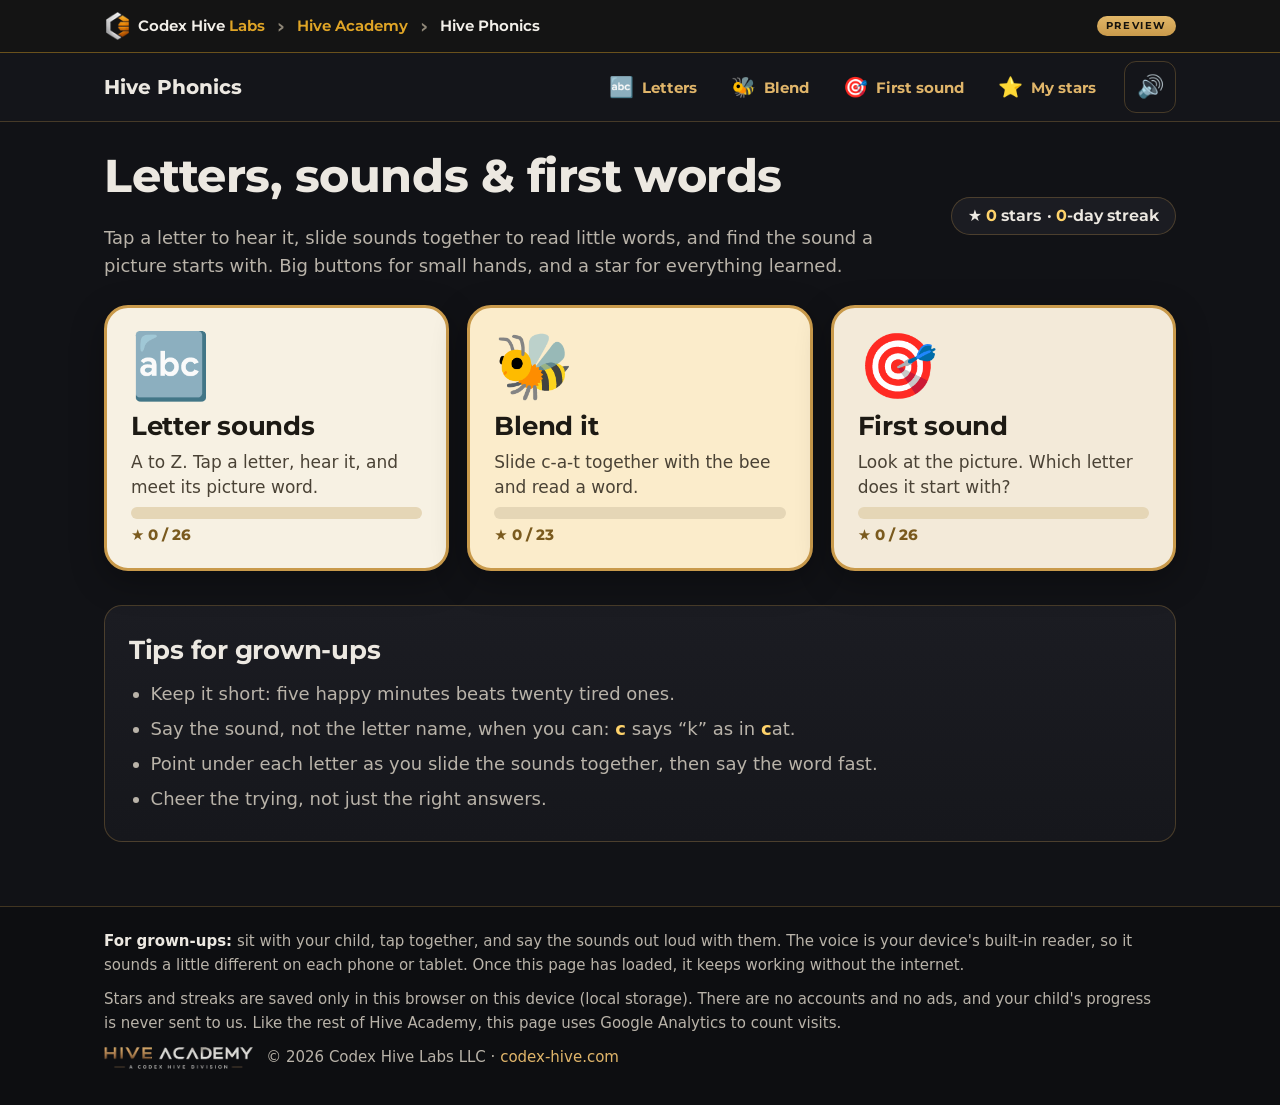
==== modules/phonics/index.html @ b6970ec6 "Add Hive Phonics preview: letter sounds A-Z, CVC blending with the slide bee, first-sound game, loca" ====
<!doctype html>
<html lang="en">
<head>
<meta charset="utf-8">
<meta name="viewport" content="width=device-width, initial-scale=1, viewport-fit=cover">
<meta name="robots" content="noindex, nofollow">
<meta name="googlebot" content="noindex, nofollow">
<title>Hive Phonics · Hive Academy</title>
<meta name="description" content="Hive Phonics, a Hive Academy preview: letter sounds, blending and a first-sound game for little readers ages 3 to 6, with big buttons for small hands.">
<meta name="theme-color" content="#111216">
<link rel="icon" href="/favicon.ico" sizes="any">
<link rel="icon" type="image/png" sizes="32x32" href="/assets/brand/favicon-32.png">
<link rel="apple-touch-icon" href="/assets/brand/apple-touch-icon.png">
<link rel="preload" href="/assets/fonts/montserrat-var.woff2" as="font" type="font/woff2" crossorigin>
<link rel="stylesheet" href="app.css">
<script async src="https://www.googletagmanager.com/gtag/js?id=G-DW4D6JPPB4"></script>
<script>window.dataLayer=window.dataLayer||[];function gtag(){dataLayer.push(arguments);}gtag('js',new Date());gtag('config','G-DW4D6JPPB4');</script>
</head>
<body>
<a class="skip" href="#app">Skip to the games</a>
<!-- Breadcrumb header (same pattern as Hive Kids Bible). The first crumb (official logo) links back to codex-hive.com. -->
<nav class="bc" aria-label="Breadcrumb">
  <div class="bc__in">
    <ol class="bc__list" id="bc">
      <li class="bc__item bc__item--home"><a href="https://codex-hive.com" aria-label="Codex Hive Labs, codex-hive.com"><picture><source type="image/webp" srcset="/chl-assets/codex-hive-mark-1x.webp 1x, /chl-assets/codex-hive-mark-2x.webp 2x, /chl-assets/codex-hive-mark-3x.webp 3x"><img src="/chl-assets/codex-hive-mark-1x.png" srcset="/chl-assets/codex-hive-mark-1x.png 1x, /chl-assets/codex-hive-mark-2x.png 2x, /chl-assets/codex-hive-mark-3x.png 3x" width="26" height="32" alt="" decoding="async"></picture><span class="bc__t">Codex Hive <span class="bc__labs">Labs</span></span></a></li>
      <li class="bc__item bc__item--academy"><a href="/" aria-label="Hive Academy"><span class="bc__t">Hive Academy</span><span class="bc__dots" aria-hidden="true">…</span></a></li>
      <li class="bc__item bc__item--module"><a href="#/" aria-current="page">Hive Phonics</a></li>
    </ol>
    <span class="badge bc__badge">Preview</span>
  </div>
</nav>

<header class="top">
  <div class="wrap top__in">
    <a class="top__home" href="#/" aria-label="Hive Phonics: home"><span class="top__name">Hive Phonics</span></a>
    <nav class="tabs" aria-label="Hive Phonics">
      <a href="#/letters" data-tab="letters" aria-label="Letters"><span class="em" aria-hidden="true">🔤</span><span class="lbl">Letters</span></a>
      <a href="#/blend" data-tab="blend" aria-label="Blend"><span class="em" aria-hidden="true">🐝</span><span class="lbl">Blend</span></a>
      <a href="#/game" data-tab="game" aria-label="First sound game"><span class="em" aria-hidden="true">🎯</span><span class="lbl">First sound</span></a>
      <a href="#/stars" data-tab="stars" aria-label="My stars"><span class="em" aria-hidden="true">⭐</span><span class="lbl">My stars</span></a>
    </nav>
    <button type="button" class="snd" id="snd" aria-pressed="true" aria-label="Sound on"><span aria-hidden="true">🔊</span></button>
  </div>
</header>

<main id="app" class="wrap" tabindex="-1">
  <noscript><p class="note">Hive Phonics needs JavaScript to run the letter cards and games.</p></noscript>
  <p class="loading">Loading…</p>
</main>
<div id="say" class="sr-only" aria-live="polite"></div>

<footer class="foot">
  <div class="wrap foot__in">
    <p><strong>For grown-ups:</strong> sit with your child, tap together, and say the sounds out loud with them. The voice is your device's built-in reader, so it sounds a little different on each phone or tablet. Once this page has loaded, it keeps working without the internet.</p>
    <p>Stars and streaks are saved only in this browser on this device (local storage). There are no accounts and no ads, and your child's progress is never sent to us. Like the rest of Hive Academy, this page uses Google Analytics to count visits.</p>
    <p><img src="/assets/brand/academy-wordmark-dark-360.webp" width="180" height="26" alt="Hive Academy"> © 2026 Codex Hive Labs LLC · <a href="https://codex-hive.com">codex-hive.com</a></p>
  </div>
</footer>
<script src="app.js" defer></script>
</body>
</html>
---- modules/phonics/app.css ----
@font-face{font-family:"Montserrat";src:url(/assets/fonts/montserrat-var.woff2) format("woff2");font-weight:100 900;font-display:swap}
:root{
  --bg:#111216;--bg2:#16171c;--panel:#1b1c22;--line:rgba(201,154,75,.28);
  --gold:#c99a4b;--gold2:#e0b56a;--goldhi:#ffd36b;--text:#ece8e1;--muted:#b9b3a9;
  --paper:#f7f1e3;--ink:#1d1a14;--ink2:#4a4235;--ok:#2f7d4f;--okbg:#e3f3e8;--no:#a23b2a;--nobg:#fbe6e1;
  --head:"Montserrat",system-ui,-apple-system,"Segoe UI",Roboto,Arial,sans-serif;
  --body:system-ui,-apple-system,"Segoe UI",Roboto,Helvetica,Arial,sans-serif;
}
*{box-sizing:border-box}
html{-webkit-text-size-adjust:100%}
body{margin:0;background:var(--bg);color:var(--text);font:18px/1.6 var(--body);-webkit-font-smoothing:antialiased}
img{max-width:100%;height:auto;display:block}
a{color:var(--gold2)}
:focus-visible{outline:3px solid var(--goldhi);outline-offset:3px}
[tabindex="-1"]:focus{outline:none}
.wrap{max-width:1120px;margin:0 auto;padding:0 24px}
.sr-only,.skip:not(:focus){position:absolute;width:1px;height:1px;padding:0;margin:-1px;overflow:hidden;clip:rect(0,0,0,0);white-space:nowrap;border:0}
.skip:focus{position:fixed;top:8px;left:8px;z-index:99;background:var(--goldhi);color:#16130d;padding:10px 14px;border-radius:8px;font-weight:700}
h1,h2,h3{font-family:var(--head);line-height:1.15;margin:0 0 .45em;letter-spacing:-.01em}
h1{font-size:clamp(30px,4.4vw,46px);font-weight:750}
h2{font-size:clamp(24px,3vw,32px);font-weight:700}
h3{font-size:21px;font-weight:700}

/* row 1: breadcrumb (Google Drive-style path) */
.badge{display:inline-block;font:700 10px/1 var(--head);letter-spacing:.16em;text-transform:uppercase;background:linear-gradient(180deg,#e2b768,#c99a4b);color:#16130d;padding:5px 9px;border-radius:999px;flex:none}
.bc{position:sticky;top:0;z-index:40;background:#141414;border-bottom:1px solid rgba(224,165,38,.42);padding-top:env(safe-area-inset-top,0px)}
.bc__in{max-width:1120px;margin:0 auto;padding:0 24px;height:52px;display:flex;align-items:center;gap:12px}
.bc__list{display:flex;align-items:center;min-width:0;flex:1;list-style:none;margin:0;padding:0;font:650 15px/1.2 var(--head);white-space:nowrap}
.bc__item{display:flex;align-items:center;min-width:0;flex:none}
.bc__item+.bc__item::before{content:"›";content:"›"/"";color:#8f8778;font-size:20px;line-height:1;margin:0 10px;flex:none}
.bc__item a,.bc__item span.cur{display:inline-flex;align-items:center;gap:9px;min-height:44px;color:#e0a526;text-decoration:none;border-radius:6px;padding:0 2px}
.bc__item a:hover{color:var(--goldhi);text-decoration:underline;text-underline-offset:4px}
.bc__item [aria-current="page"],.bc__item span.cur{color:#f3f0ea}
.bc__item a[aria-current="page"]:hover{color:#fff}
.bc__item--home a{color:#f3f0ea}
.bc__item--home img{height:28px;width:auto;display:block}
.bc__labs{color:#e0a526}
.bc__dots{display:none}
.bc__item--module,.bc__item--extra{flex:0 1 auto}
.bc__item--module a,.bc__item--extra a,.bc__item--extra span.cur{display:block;min-width:0;overflow:hidden;text-overflow:ellipsis;white-space:nowrap;line-height:44px}
.bc__item--extra:last-child{flex-shrink:1;min-width:3em}
.bc__item--module{flex-shrink:3;min-width:2.5em}


/* row 2: module bar */
.top{border-bottom:1px solid var(--line);background:#14151a;position:relative}
.top__in{display:flex;align-items:center;gap:14px;padding-top:8px;padding-bottom:8px}
.top__home{display:flex;align-items:center;min-height:48px;color:var(--text);text-decoration:none}
.top__name{display:block;font:750 20px/1.1 var(--head);white-space:nowrap}
.tabs{display:flex;gap:6px;margin-left:auto}
.tabs a{min-height:52px;display:inline-flex;align-items:center;gap:8px;padding:0 14px;border-radius:12px;font:700 15px/1 var(--head);text-decoration:none;color:var(--gold2)}
.tabs a .em{font-size:20px}
.tabs a:hover{background:rgba(224,165,38,.08)}
.tabs a[aria-current="page"]{color:#16130d;background:linear-gradient(180deg,#e2b768,#c99a4b)}
.snd{min-width:52px;min-height:52px;border-radius:12px;border:1px solid var(--line);background:transparent;font-size:22px;cursor:pointer;color:var(--text)}
.snd[aria-pressed="false"]{opacity:.7;border-style:dashed}

main#app{padding-top:28px;padding-bottom:64px;min-height:60vh;outline:none}
.loading,.muted{color:var(--muted)}
.intro{display:flex;gap:24px;align-items:center;justify-content:space-between;flex-wrap:wrap;margin-bottom:24px}
.intro p{margin:0;color:var(--muted);max-width:44em}
.pill{text-decoration:none;display:inline-flex;align-items:center;gap:8px;border:1px solid var(--line);border-radius:999px;padding:10px 16px;font:650 16px/1 var(--head);color:var(--text);background:var(--panel);flex-wrap:wrap;column-gap:6px;row-gap:2px}
.pill>span{white-space:nowrap}.pill b{color:var(--goldhi)}
.sec{font-size:clamp(20px,2.4vw,26px);margin:8px 0 14px}
.note{font-size:16px;color:var(--muted);border-left:3px solid var(--gold);padding:6px 12px;margin:20px 0;background:rgba(201,154,75,.06)}
mark{background:none;color:#b0700c;text-decoration:underline;text-decoration-thickness:4px;text-underline-offset:6px;text-decoration-color:var(--gold)}

/* home: three big activity cards */
.acts{list-style:none;padding:0;margin:0 0 34px;display:grid;grid-template-columns:repeat(3,1fr);gap:18px}
.act{display:flex;flex-direction:column;gap:8px;height:100%;padding:26px 24px;border-radius:24px;text-decoration:none;color:var(--ink);background:var(--paper);border:3px solid var(--gold);box-shadow:0 10px 34px rgba(0,0,0,.3);transition:transform .15s}
.act:hover{transform:translateY(-3px)}
.act.c2{background:#fbeccb}.act.c3{background:#f3ead9}
.act__em{font-size:64px;line-height:1}
.act h2{font-size:26px;margin:6px 0 0;color:var(--ink)}
.act p{margin:0;color:var(--ink2);font-size:17px;line-height:1.45}
.meter{margin-top:auto;display:block;height:12px;border-radius:99px;background:#e5d6b6;overflow:hidden}
.meter span{display:block;height:100%;background:linear-gradient(90deg,#e9c27a,#c58a12);border-radius:99px}
.act__n{font:750 15px/1 var(--head);color:#7a5a1e}
.tips{border:1px solid var(--line);border-radius:18px;padding:22px 24px;background:linear-gradient(180deg,var(--panel),var(--bg2))}
.tips ul{margin:0;padding-left:1.2em;color:var(--muted)}.tips li{margin:6px 0}.tips b{color:var(--goldhi)}

/* alphabet grid */
.abc{list-style:none;padding:0;margin:0 0 24px;display:grid;grid-template-columns:repeat(auto-fill,minmax(118px,1fr));gap:14px}
.abc__k{position:relative;display:flex;flex-direction:column;align-items:center;justify-content:center;gap:6px;min-height:128px;border-radius:22px;text-decoration:none;color:var(--ink);background:var(--paper);border:3px solid #d9c49a;box-shadow:0 5px 0 #b89a5e;transition:transform .1s}
.abc__k:hover{border-color:var(--gold)}
.abc__k:active{transform:translateY(4px);box-shadow:0 1px 0 #b89a5e}
.abc__k.got{border-color:var(--gold);background:#fff6df}
.abc__l{font:800 40px/1 var(--head);letter-spacing:.02em}
.abc__em{font-size:38px;line-height:1}
.abc__s{position:absolute;top:6px;right:9px;color:#c58a12;font-size:20px}
.abc--sm{grid-template-columns:repeat(auto-fill,minmax(96px,1fr))}
.abc--sm .abc__k{min-height:96px}.abc--sm .abc__l{font-size:30px}
.marks{display:flex;gap:6px;font-size:18px}.marks span{opacity:.22;filter:grayscale(1)}.marks .on{opacity:1;filter:none}

/* letter card */
.card{max-width:680px;margin:0 auto;text-align:center;background:var(--paper);color:var(--ink);border:3px solid var(--gold);border-radius:28px;padding:28px 24px 24px;box-shadow:0 12px 44px rgba(0,0,0,.35)}
.card__l{font:850 clamp(80px,14vw,120px)/1 var(--head);color:var(--ink);letter-spacing:.02em}
.card__l span{color:#9a6a17;margin-left:.08em}
.card__pic{display:block;margin:14px auto 6px;width:min(220px,60vw);aspect-ratio:1;border-radius:50%;border:4px solid #e2c88f;background:radial-gradient(circle at 50% 40%,#fff,#f6e6c2);font-size:min(120px,30vw);line-height:1;cursor:pointer;box-shadow:0 6px 0 #d7b878}
.card__pic:active{transform:translateY(3px);box-shadow:0 3px 0 #d7b878}
.card__w{font:800 clamp(40px,7vw,60px)/1.2 var(--head);margin:10px 0 4px;color:var(--ink);letter-spacing:.04em}
.card__say{font-size:20px;color:var(--ink2);margin:0}
.card .btns,.board .btns{justify-content:center}
.nav2{display:flex;justify-content:space-between;gap:10px;margin-top:18px;flex-wrap:wrap}
.nav2 .btn{flex:1;min-width:90px}

/* buttons */
.btns{display:flex;flex-wrap:wrap;gap:12px;margin-top:20px}
.btn{min-height:60px;display:inline-flex;align-items:center;justify-content:center;gap:10px;padding:0 24px;border-radius:16px;border:2px solid transparent;
  font:750 19px/1.1 var(--head);text-decoration:none;cursor:pointer;color:#16130d;background:linear-gradient(180deg,#e9c27a,#c99a4b);box-shadow:0 6px 20px rgba(201,154,75,.22)}
.btn:hover{filter:brightness(1.06)}
.btn--ghost{background:transparent;color:var(--ink);border-color:#bba982;box-shadow:none}
.btn--danger{background:transparent;color:#ffb3a3;border-color:rgba(255,179,163,.55);box-shadow:none}
.btn .em{font-size:22px}

/* blend list */
.vg{margin-bottom:22px}
.vg__ex{font-weight:600;color:var(--muted);margin-left:6px}
.vg__ex mark{color:var(--goldhi)}
.words{list-style:none;padding:0;margin:0;display:grid;grid-template-columns:repeat(auto-fill,minmax(130px,1fr));gap:14px}
.wd{position:relative;display:flex;flex-direction:column;align-items:center;justify-content:center;gap:6px;min-height:120px;border-radius:20px;text-decoration:none;color:var(--ink);background:var(--paper);border:3px solid #d9c49a;box-shadow:0 5px 0 #b89a5e}
.wd.got{border-color:var(--gold);background:#fff6df}
.wd:active{transform:translateY(4px);box-shadow:0 1px 0 #b89a5e}
.wd__em{font-size:40px;line-height:1}
.wd__t{font:800 30px/1 var(--head);letter-spacing:.12em}
.wd__t mark{text-underline-offset:5px}

/* blend board */
.play{max-width:820px;margin:0 auto}
.board{background:var(--paper);color:var(--ink);border-radius:28px;padding:26px;border:3px solid var(--gold);box-shadow:0 10px 40px rgba(0,0,0,.35)}
.board.center{text-align:center}
.board__t{font-size:clamp(26px,4vw,36px);color:var(--ink)}
.how{margin:0 0 16px;color:var(--ink2);font-size:18px}
.track{display:flex;justify-content:center;gap:clamp(10px,3vw,22px);margin:10px 0 8px}
.tile{width:clamp(84px,22vw,120px);aspect-ratio:1;border-radius:22px;border:3px solid #cdb68a;background:#fff;color:var(--ink);font:850 clamp(52px,12vw,72px)/1 var(--head);cursor:pointer;box-shadow:0 6px 0 #cdb68a;transition:background .2s,border-color .2s}
.tile--v{color:#9a6a17}
.tile.on{background:#fff1c9;border-color:var(--gold);box-shadow:0 6px 0 var(--gold)}
.slide{margin:14px auto 6px;max-width:520px}
.slide__bee{position:relative;width:100%;min-height:72px;border-radius:999px;border:3px dashed #cdb68a;background:#fffaf0;cursor:pointer;font:750 18px/1 var(--head);color:var(--ink2);overflow:hidden}
.slide__rail{position:absolute;left:58px;right:24px;top:50%;height:4px;border-radius:4px;background:repeating-linear-gradient(90deg,#d9c49a 0 10px,transparent 10px 18px)}
.slide__b{position:absolute;left:10px;top:50%;transform:translateY(-50%);font-size:44px;line-height:1;z-index:1}
.slide__lbl{position:relative;z-index:1;background:#fffaf0;padding:4px 10px;border-radius:8px}
.slide__bee.go .slide__b{animation:fly 2.4s ease-in-out forwards}
@keyframes fly{0%{left:10px}100%{left:calc(100% - 58px)}}
.q{font-size:22px;margin:22px 0 10px;color:var(--ink)}
.pics{display:flex;justify-content:center;gap:clamp(10px,3vw,20px);flex-wrap:wrap}
.pic,.lt{min-width:clamp(92px,24vw,128px);aspect-ratio:1;border-radius:24px;border:3px solid #cdb68a;background:#fff;cursor:pointer;box-shadow:0 6px 0 #cdb68a;font-size:clamp(52px,12vw,70px);line-height:1;color:var(--ink)}
.lt{font:850 clamp(40px,10vw,60px)/1 var(--head);padding:0 8px}
.pic:active,.lt:active{transform:translateY(4px);box-shadow:0 2px 0 #cdb68a}
.right{background:var(--okbg)!important;border-color:var(--ok)!important;box-shadow:0 6px 0 var(--ok)!important}
.wrong{background:var(--nobg);border-color:var(--no);animation:nudge .35s}
.lt:disabled{opacity:.45;cursor:default}
@keyframes nudge{25%{transform:translateX(-6px)}75%{transform:translateX(6px)}}
.pop{animation:pop .35s}
@keyframes pop{50%{transform:scale(1.08)}}
.feedback{min-height:1.6em;margin:16px 0 0;font:750 20px/1.4 var(--head)}
.feedback.ok{color:var(--ok)}.feedback.no{color:var(--no)}

/* first sound game */
.big{font-size:72px;line-height:1;margin:4px 0 10px}
.board .muted{color:var(--ink2)}
.dots{display:flex;justify-content:center;gap:10px;margin-bottom:6px}
.dots span{width:16px;height:16px;border-radius:50%;background:#e5d6b6}
.dots .done{background:var(--ok)}.dots .now{background:var(--gold);box-shadow:0 0 0 4px rgba(201,154,75,.3)}
.gw{font:800 clamp(40px,7vw,56px)/1.2 var(--head);letter-spacing:.06em;margin:6px 0 16px}
.gw__gap{display:inline-block;min-width:1.1em;border-bottom:5px solid var(--gold);color:#b9a37a}
.gw__gap.got{color:var(--ok);border-color:var(--ok)}
.choices{display:flex;justify-content:center;gap:clamp(10px,3vw,20px)}
.win p{margin:0 0 8px;font-size:19px}

/* stars */
.prog{display:grid;grid-template-columns:repeat(4,1fr);gap:16px;margin-bottom:28px}
.stat{border:1px solid var(--line);border-radius:18px;padding:22px;background:linear-gradient(180deg,var(--panel),var(--bg2))}
.stat b{display:block;font:800 44px/1 var(--head);color:var(--goldhi);margin-bottom:6px}
.stat span{color:var(--muted)}

.foot{border-top:1px solid var(--line);background:#0d0e11}
.foot__in{padding-top:22px;padding-bottom:calc(26px + env(safe-area-inset-bottom,0px))}
.foot p{margin:0 0 10px;color:var(--muted);font-size:15px;max-width:70em}
.foot p strong{color:var(--text)}
.foot img{display:inline-block;height:22px;width:auto;vertical-align:middle;margin-right:8px}
.foot a{color:var(--gold2);text-decoration:none}

@media (max-width:900px){
  .acts{grid-template-columns:1fr}
  .act{flex-direction:row;flex-wrap:wrap;align-items:center;column-gap:18px}
  .act__em{font-size:54px}
  .act h2{margin:0;flex:1}
  .act p,.meter{flex-basis:100%}
  .tabs a .lbl{display:none}
  .tabs a{padding:0 14px}.tabs a .em{font-size:24px}
  .prog{grid-template-columns:1fr 1fr}
}
@media (max-width:560px){
  body{font-size:17px}
  .wrap,.bc__in{padding:0 12px}
  .bc__in{gap:8px}
  .bc__list{font-size:14px}
  .bc__item+.bc__item::before{margin:0 6px}
  .bc__item--home .bc__t{display:none}
  .bc--deep .bc__item--academy .bc__t{display:none}
  .bc--deep .bc__item--academy .bc__dots{display:inline;padding:0 6px;font-size:18px}
  .bc--deep .bc__badge{display:none}
  .bc__badge{font-size:9px;padding:4px 7px;letter-spacing:.12em}
  .bc__item--module{flex-shrink:0}
  .bc__item--academy{flex:0 1 auto;min-width:2.2em}
  .bc__item--academy a{min-width:0;overflow:hidden}
  .bc__item--academy .bc__t{overflow:hidden;text-overflow:ellipsis;white-space:nowrap}
  .bc--deeper .bc__item--module{display:none}
  .top__in{gap:6px}
  .top__name{font-size:17px}
  .tabs{gap:2px}
  .tabs a{padding:0;min-width:46px;justify-content:center;min-height:52px}
  .snd{min-width:48px}
  .abc{grid-template-columns:repeat(3,1fr);gap:10px}
  .abc--sm{grid-template-columns:repeat(4,1fr);gap:8px}
  .abc--sm .abc__k{min-height:84px}.abc--sm .abc__l{font-size:24px}
  .words{grid-template-columns:repeat(2,1fr);gap:10px}
  .board,.card{padding:20px 14px;border-radius:22px}
  .nav2 .btn{min-width:0;padding:0 10px}
  .btns .btn{flex:1 1 100%}
  .stat{padding:16px}.stat b{font-size:36px}
}
@media (max-width:380px){.top__name{display:none}}
@media (prefers-reduced-motion:reduce){*{animation:none!important;transition:none!important;scroll-behavior:auto!important}}
@media (forced-colors:active){.btn,.abc__k,.wd,.tile,.pic,.lt,.tabs a,.snd,.card__pic{border:2px solid ButtonText}}
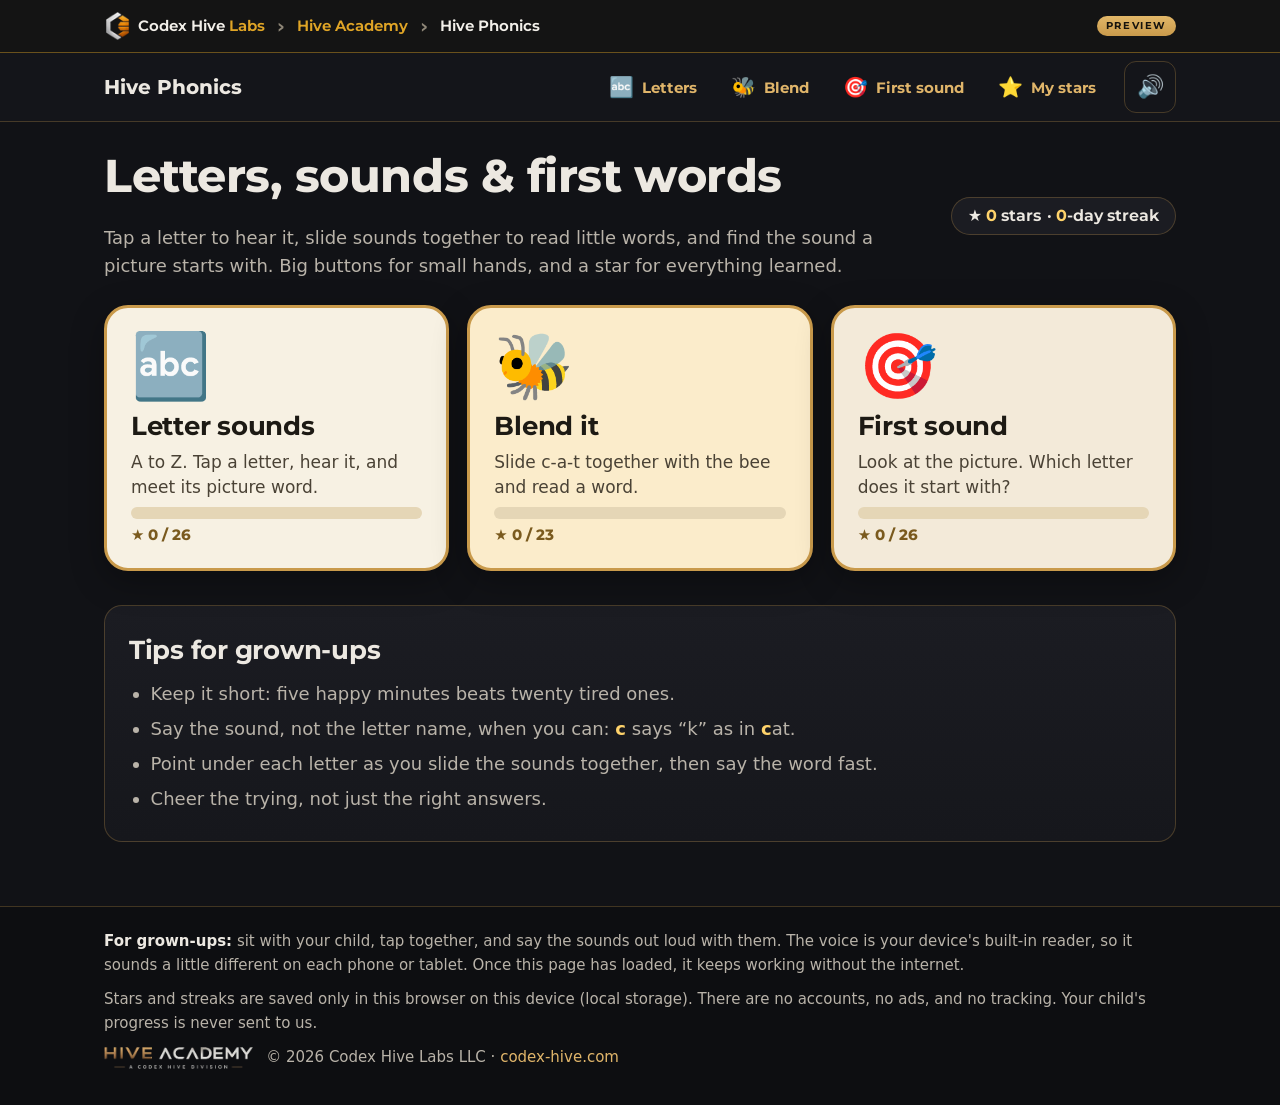
==== commit ace4a70b: "Remove Google Analytics from Hive Phonics and Hive Kids Bible These modules are for children, so the" ====
--- a/modules/phonics/index.html
+++ b/modules/phonics/index.html
@@ -13,8 +13,6 @@
 <link rel="apple-touch-icon" href="/assets/brand/apple-touch-icon.png">
 <link rel="preload" href="/assets/fonts/montserrat-var.woff2" as="font" type="font/woff2" crossorigin>
 <link rel="stylesheet" href="app.css">
-<script async src="https://www.googletagmanager.com/gtag/js?id=G-DW4D6JPPB4"></script>
-<script>window.dataLayer=window.dataLayer||[];function gtag(){dataLayer.push(arguments);}gtag('js',new Date());gtag('config','G-DW4D6JPPB4');</script>
 </head>
 <body>
 <a class="skip" href="#app">Skip to the games</a>
@@ -52,7 +50,7 @@
 <footer class="foot">
   <div class="wrap foot__in">
     <p><strong>For grown-ups:</strong> sit with your child, tap together, and say the sounds out loud with them. The voice is your device's built-in reader, so it sounds a little different on each phone or tablet. Once this page has loaded, it keeps working without the internet.</p>
-    <p>Stars and streaks are saved only in this browser on this device (local storage). There are no accounts and no ads, and your child's progress is never sent to us. Like the rest of Hive Academy, this page uses Google Analytics to count visits.</p>
+    <p>Stars and streaks are saved only in this browser on this device (local storage). There are no accounts, no ads, and no tracking. Your child's progress is never sent to us.</p>
     <p><img src="/assets/brand/academy-wordmark-dark-360.webp" width="180" height="26" alt="Hive Academy"> © 2026 Codex Hive Labs LLC · <a href="https://codex-hive.com">codex-hive.com</a></p>
   </div>
 </footer>
